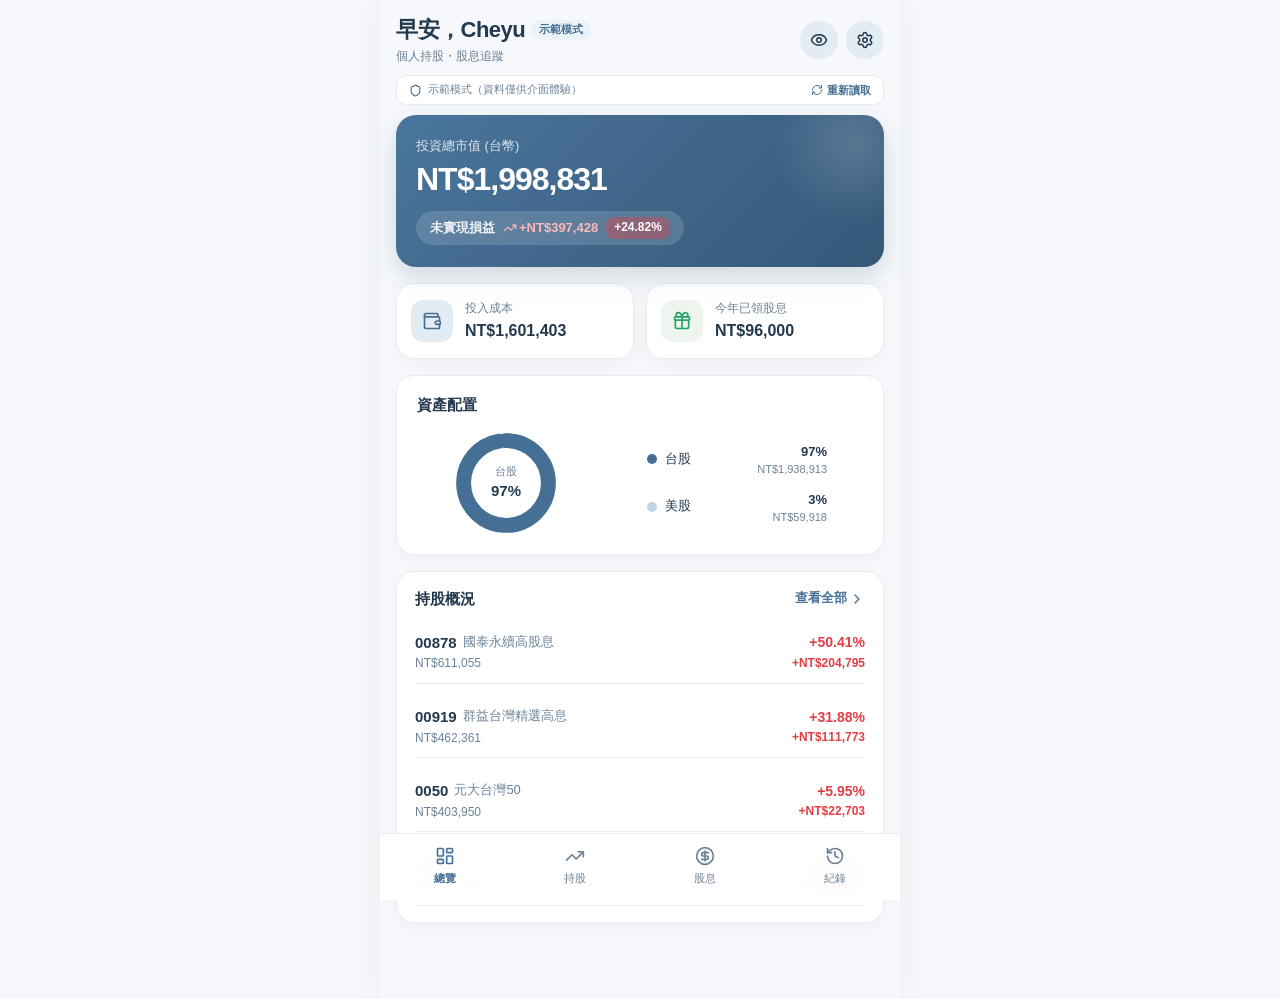
==== index.html @ 30b87ac2 "Add files via upload" ====
<!DOCTYPE html>
<html lang="zh-TW">
  <head>
    <meta charset="UTF-8" />
    <meta name="viewport" content="width=device-width, initial-scale=1.0, maximum-scale=1.0, user-scalable=no, viewport-fit=cover" />
    <title>持股追蹤</title>
    
    <!-- PWA & Apple Web App Meta -->
    <meta name="apple-mobile-web-app-capable" content="yes" />
    <meta name="apple-mobile-web-app-status-bar-style" content="default" />
    <meta name="apple-mobile-web-app-title" content="持股追蹤" />
    <meta name="application-name" content="持股追蹤" />
    <meta name="theme-color" content="#456F95" />
    <meta name="format-detection" content="telephone=no" />
    
    <link rel="icon" type="image/svg+xml" href="icon.svg" />
    <link rel="apple-touch-icon" href="icon-192.png" />
    <link rel="manifest" href="manifest.json" />

    <!-- Google Identity Services (GIS) for Google Sheets OAuth -->
    <script src="https://accounts.google.com/gsi/client" async defer></script>
    <script type="module" crossorigin src="./assets/index-C6zsvd7W.js"></script>
    <link rel="stylesheet" crossorigin href="./assets/index-D1DVjTk7.css">
  </head>
  <body>
    <div id="root"></div>
    <script>
      // Register Service Worker for PWA (App Shell caching only; excludes Google Sheets API)
      if ('serviceWorker' in navigator && window.location.protocol.startsWith('http')) {
        window.addEventListener('load', () => {
          navigator.serviceWorker.register('./sw.js').then((reg) => {
            console.log('PWA ServiceWorker registered with scope:', reg.scope);
          }).catch((err) => {
            console.warn('PWA ServiceWorker registration failed:', err);
          });
        });
      }
    </script>
  </body>
</html>
---- assets/index-D1DVjTk7.css ----
:root{--primary: #456F95;--primary-hover: #375977;--primary-light: #EBF2F8;--primary-gradient: linear-gradient(135deg, #4A759C 0%, #355877 100%);--bg-main: #F6F8FB;--bg-sub: #E3EBF3;--bg-card: #FFFFFF;--bg-input: #EDF3F8;--text-main: #23394E;--text-muted: #6B8299;--text-light: #94A6B8;--border: #E5ECF2;--border-focus: #456F95;--up-red: #E23E45;--up-red-bg: #FDEDEE;--down-green: #23A366;--down-green-bg: #EAF7F0;--safe-top: env(safe-area-inset-top, 0px);--safe-bottom: env(safe-area-inset-bottom, 0px);--font-family: -apple-system, BlinkMacSystemFont, "SF Pro Text", "SF Pro Display", "PingFang TC", "Heiti TC", "Microsoft JhengHei", sans-serif}*{box-sizing:border-box;margin:0;padding:0;-webkit-tap-highlight-color:transparent}html,body{background-color:var(--bg-main);color:var(--text-main);font-family:var(--font-family);font-size:15px;line-height:1.45;overflow-x:hidden;width:100%;min-height:100%;-webkit-font-smoothing:antialiased}#root{display:flex;flex-direction:column;min-height:100vh;min-height:-webkit-fill-available;max-width:520px;margin:0 auto;position:relative;background-color:var(--bg-main);box-shadow:0 0 40px #23394e0d}.safe-top-padding{padding-top:max(var(--safe-top),12px)}.content-bottom-padding{padding-bottom:calc(76px + var(--safe-bottom))}.card{background:var(--bg-card);border-radius:18px;border:1px solid var(--border);box-shadow:0 4px 16px #2d4d6b0a}.hero-card{background:var(--primary-gradient);border-radius:20px;color:#fff;box-shadow:0 10px 24px #2d4d6b2e;position:relative;overflow:hidden}.hero-card:after{content:"";position:absolute;top:-50px;right:-50px;width:160px;height:160px;border-radius:50%;background:radial-gradient(circle,#ffffff26,#fff0 70%);pointer-events:none}.pill-badge{display:inline-flex;align-items:center;justify-content:center;padding:4px 10px;border-radius:9999px;font-weight:600;font-size:13px;letter-spacing:-.2px}.pill-up{color:var(--up-red);background-color:var(--up-red-bg)}.pill-down{color:var(--down-green);background-color:var(--down-green-bg)}.pill-neutral{color:var(--text-muted);background-color:var(--bg-sub)}.input-field{width:100%;background-color:var(--bg-input);border:1px solid var(--border);border-radius:12px;padding:12px 14px;color:var(--text-main);font-size:14px;outline:none;transition:all .2s ease}.input-field:focus{border-color:var(--border-focus);background-color:#fff;box-shadow:0 0 0 3px #456f9526}.btn{display:inline-flex;align-items:center;justify-content:center;min-height:44px;padding:10px 18px;border-radius:12px;font-weight:600;font-size:14px;border:none;cursor:pointer;transition:transform .1s ease,background-color .2s ease,opacity .2s ease;-webkit-user-select:none;user-select:none}.btn:active{transform:scale(.97)}.btn-primary{background-color:var(--primary);color:#fff}.btn-primary:hover{background-color:var(--primary-hover)}.btn-sub{background-color:var(--bg-sub);color:var(--text-main)}.btn-outline{background-color:transparent;border:1px solid var(--border);color:var(--text-main)}.bottom-nav{position:fixed;bottom:0;left:50%;transform:translate(-50%);width:100%;max-width:520px;background:#fffffff0;backdrop-filter:blur(20px);-webkit-backdrop-filter:blur(20px);border-top:1px solid var(--border);display:flex;align-items:center;justify-content:space-around;padding-top:8px;padding-bottom:max(var(--safe-bottom),10px);z-index:100}.nav-tab-item{display:flex;flex-direction:column;align-items:center;justify-content:center;flex:1;background:transparent;border:none;cursor:pointer;padding:4px 0;color:var(--text-muted);font-size:11px;font-weight:500;gap:3px;transition:color .15s ease}.nav-tab-item.active{color:var(--primary);font-weight:700}.modal-overlay{position:fixed;top:0;left:0;width:100%;height:100%;background:#121e2a73;backdrop-filter:blur(4px);-webkit-backdrop-filter:blur(4px);z-index:200;display:flex;align-items:flex-end;justify-content:center;animation:fadeIn .2s ease-out}@keyframes fadeIn{0%{opacity:0}to{opacity:1}}.modal-sheet{background:#fff;width:100%;max-width:520px;border-top-left-radius:24px;border-top-right-radius:24px;max-height:88vh;overflow-y:auto;padding:20px 20px calc(24px + var(--safe-bottom)) 20px;box-shadow:0 -8px 30px #0000001f;animation:slideUp .25s cubic-bezier(.16,1,.3,1)}@keyframes slideUp{0%{transform:translateY(100%)}to{transform:translateY(0)}}.no-scrollbar::-webkit-scrollbar{display:none}.no-scrollbar{-ms-overflow-style:none;scrollbar-width:none}
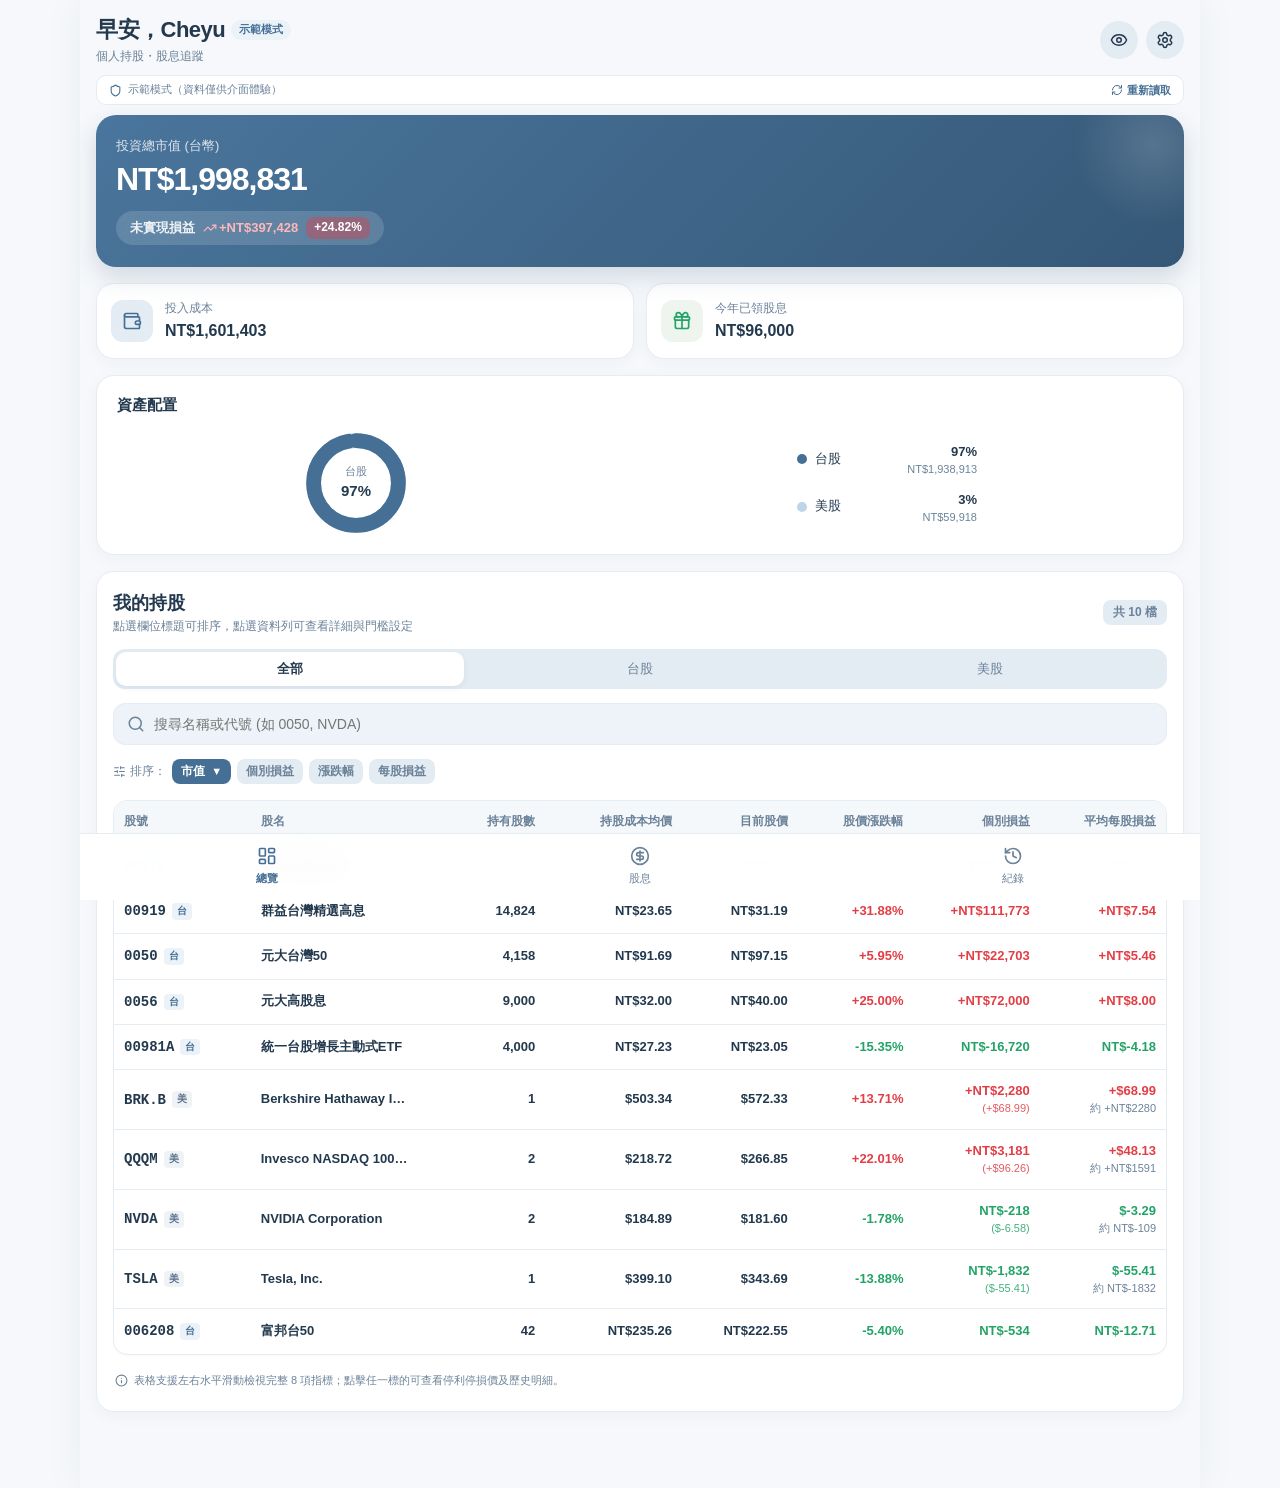
==== commit 9dd0203d: "Add files via upload" ====
--- a/index.html
+++ b/index.html
@@ -19,8 +19,8 @@
 
     <!-- Google Identity Services (GIS) for Google Sheets OAuth -->
     <script src="https://accounts.google.com/gsi/client" async defer></script>
-    <script type="module" crossorigin src="./assets/index-C6zsvd7W.js"></script>
-    <link rel="stylesheet" crossorigin href="./assets/index-D1DVjTk7.css">
+    <script type="module" crossorigin src="./assets/index-D8z0LjqI.js"></script>
+    <link rel="stylesheet" crossorigin href="./assets/index-BQr214LM.css">
   </head>
   <body>
     <div id="root"></div>
--- a/assets/index-BQr214LM.css
+++ b/assets/index-BQr214LM.css
@@ -0,0 +1 @@
+:root{--primary: #456F95;--primary-hover: #375977;--primary-light: #EBF2F8;--primary-gradient: linear-gradient(135deg, #4A759C 0%, #355877 100%);--bg-main: #F6F8FB;--bg-sub: #E3EBF3;--bg-card: #FFFFFF;--bg-input: #EDF3F8;--text-main: #23394E;--text-muted: #6B8299;--text-light: #94A6B8;--border: #E5ECF2;--border-focus: #456F95;--up-red: #E23E45;--up-red-bg: #FDEDEE;--down-green: #23A366;--down-green-bg: #EAF7F0;--safe-top: env(safe-area-inset-top, 0px);--safe-bottom: env(safe-area-inset-bottom, 0px);--font-family: -apple-system, BlinkMacSystemFont, "SF Pro Text", "SF Pro Display", "PingFang TC", "Heiti TC", "Microsoft JhengHei", sans-serif}*{box-sizing:border-box;margin:0;padding:0;-webkit-tap-highlight-color:transparent}html,body{background-color:var(--bg-main);color:var(--text-main);font-family:var(--font-family);font-size:15px;line-height:1.45;overflow-x:hidden;width:100%;min-height:100%;-webkit-font-smoothing:antialiased}#root{display:flex;flex-direction:column;min-height:100vh;min-height:-webkit-fill-available;max-width:520px;margin:0 auto;position:relative;background-color:var(--bg-main);box-shadow:0 0 40px #23394e0d}.safe-top-padding{padding-top:max(var(--safe-top),12px)}.content-bottom-padding{padding-bottom:calc(76px + var(--safe-bottom))}.card{background:var(--bg-card);border-radius:18px;border:1px solid var(--border);box-shadow:0 4px 16px #2d4d6b0a}.hero-card{background:var(--primary-gradient);border-radius:20px;color:#fff;box-shadow:0 10px 24px #2d4d6b2e;position:relative;overflow:hidden}.hero-card:after{content:"";position:absolute;top:-50px;right:-50px;width:160px;height:160px;border-radius:50%;background:radial-gradient(circle,#ffffff26,#fff0 70%);pointer-events:none}.pill-badge{display:inline-flex;align-items:center;justify-content:center;padding:4px 10px;border-radius:9999px;font-weight:600;font-size:13px;letter-spacing:-.2px}.pill-up{color:var(--up-red);background-color:var(--up-red-bg)}.pill-down{color:var(--down-green);background-color:var(--down-green-bg)}.pill-neutral{color:var(--text-muted);background-color:var(--bg-sub)}.input-field{width:100%;background-color:var(--bg-input);border:1px solid var(--border);border-radius:12px;padding:12px 14px;color:var(--text-main);font-size:14px;outline:none;transition:all .2s ease}.input-field:focus{border-color:var(--border-focus);background-color:#fff;box-shadow:0 0 0 3px #456f9526}.btn{display:inline-flex;align-items:center;justify-content:center;min-height:44px;padding:10px 18px;border-radius:12px;font-weight:600;font-size:14px;border:none;cursor:pointer;transition:transform .1s ease,background-color .2s ease,opacity .2s ease;-webkit-user-select:none;user-select:none}.btn:active{transform:scale(.97)}.btn-primary{background-color:var(--primary);color:#fff}.btn-primary:hover{background-color:var(--primary-hover)}.btn-sub{background-color:var(--bg-sub);color:var(--text-main)}.btn-outline{background-color:transparent;border:1px solid var(--border);color:var(--text-main)}.bottom-nav{position:fixed;bottom:0;left:50%;transform:translate(-50%);width:100%;max-width:520px;background:#fffffff0;backdrop-filter:blur(20px);-webkit-backdrop-filter:blur(20px);border-top:1px solid var(--border);display:flex;align-items:center;justify-content:space-around;padding-top:8px;padding-bottom:max(var(--safe-bottom),10px);z-index:100}.nav-tab-item{display:flex;flex-direction:column;align-items:center;justify-content:center;flex:1;background:transparent;border:none;cursor:pointer;padding:4px 0;color:var(--text-muted);font-size:11px;font-weight:500;gap:3px;transition:color .15s ease}.nav-tab-item.active{color:var(--primary);font-weight:700}.modal-overlay{position:fixed;top:0;left:0;width:100%;height:100%;background:#121e2a73;backdrop-filter:blur(4px);-webkit-backdrop-filter:blur(4px);z-index:200;display:flex;align-items:flex-end;justify-content:center;animation:fadeIn .2s ease-out}@keyframes fadeIn{0%{opacity:0}to{opacity:1}}.modal-sheet{background:#fff;width:100%;max-width:520px;border-top-left-radius:24px;border-top-right-radius:24px;max-height:88vh;overflow-y:auto;padding:20px 20px calc(24px + var(--safe-bottom)) 20px;box-shadow:0 -8px 30px #0000001f;animation:slideUp .25s cubic-bezier(.16,1,.3,1)}@keyframes slideUp{0%{transform:translateY(100%)}to{transform:translateY(0)}}.no-scrollbar::-webkit-scrollbar{display:none}.no-scrollbar{-ms-overflow-style:none;scrollbar-width:none}@media(min-width:768px){#root,.bottom-nav{max-width:900px}.modal-sheet{max-width:680px}}@media(min-width:1080px){#root,.bottom-nav{max-width:1120px}.modal-sheet{max-width:740px}}.holdings-table-container{width:100%;overflow-x:auto;-webkit-overflow-scrolling:touch;border-radius:14px;border:1px solid var(--border);background-color:#fff;box-shadow:0 1px 3px #00000005}.holdings-table{width:100%;min-width:760px;border-collapse:collapse;font-size:13px;text-align:left}.holdings-table th{background-color:#f5f8fb;color:var(--text-muted);font-weight:700;padding:12px 10px;white-space:nowrap;border-bottom:1px solid var(--border);-webkit-user-select:none;user-select:none;font-size:12px}.holdings-table th.sortable{cursor:pointer;transition:background-color .15s ease,color .15s ease}.holdings-table th.sortable:hover{background-color:var(--primary-light);color:var(--primary)}.holdings-table th.active-sort{color:var(--primary);background-color:#e6eff7}.holdings-table td{padding:12px 10px;border-bottom:1px solid var(--border);vertical-align:middle;white-space:nowrap}.holdings-table tbody tr{cursor:pointer;transition:background-color .12s ease}.holdings-table tbody tr:hover{background-color:#f8fafd}.holdings-table tbody tr:last-child td{border-bottom:none}
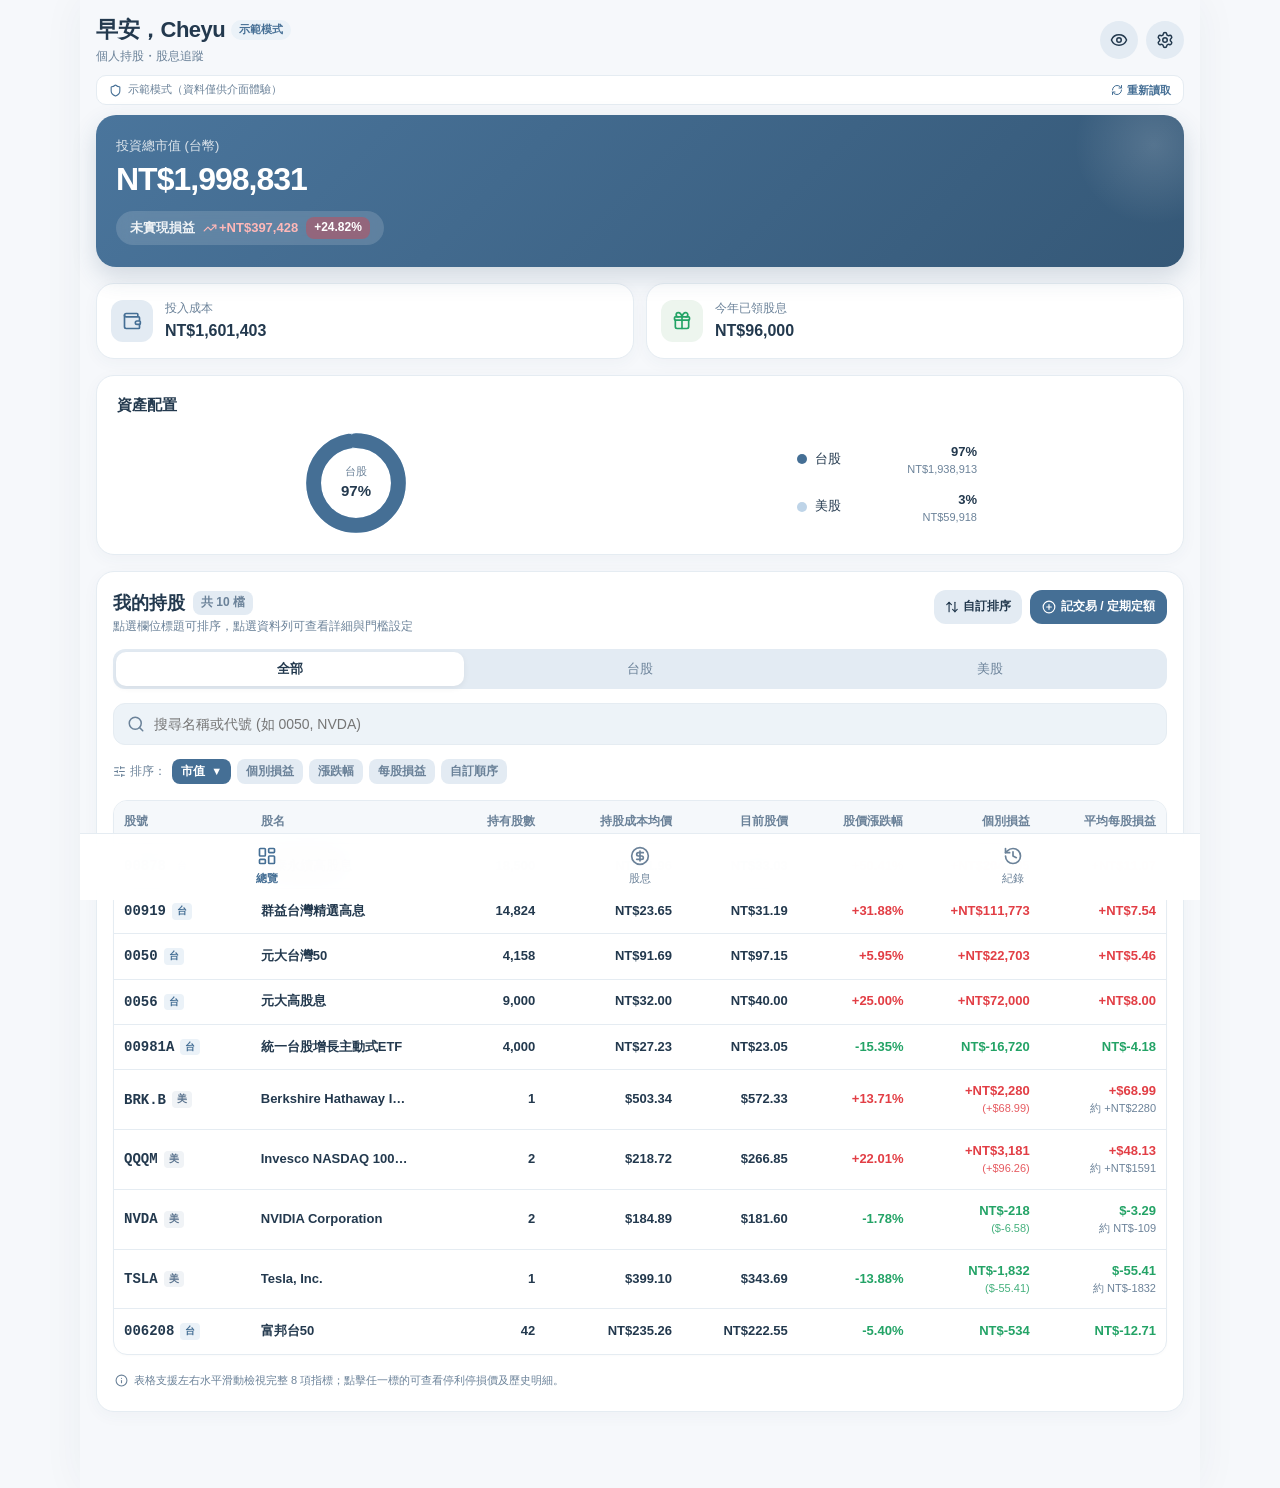
==== commit 625b994f: "Add files via upload" ====
--- a/index.html
+++ b/index.html
@@ -19,7 +19,7 @@
 
     <!-- Google Identity Services (GIS) for Google Sheets OAuth -->
     <script src="https://accounts.google.com/gsi/client" async defer></script>
-    <script type="module" crossorigin src="./assets/index-D8z0LjqI.js"></script>
+    <script type="module" crossorigin src="./assets/index-BdN4bYAh.js"></script>
     <link rel="stylesheet" crossorigin href="./assets/index-BQr214LM.css">
   </head>
   <body>
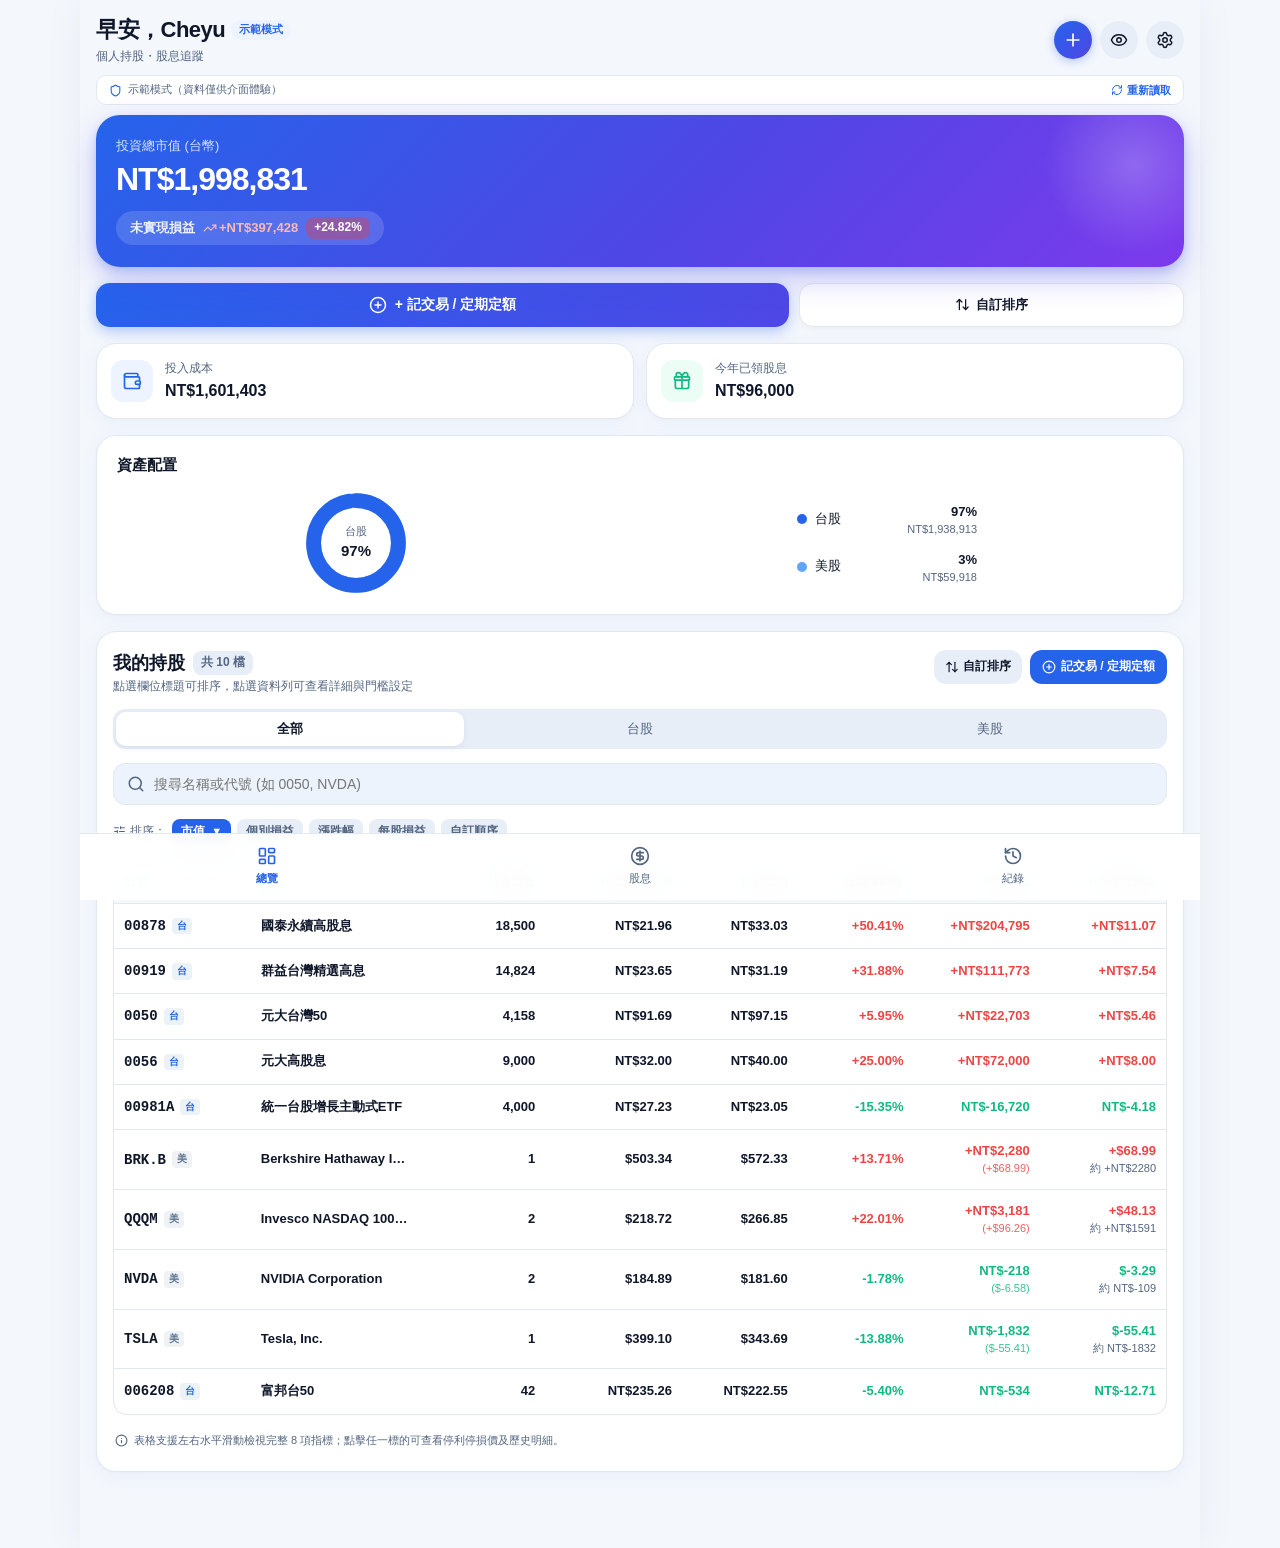
==== commit 2042f94d: "Add files via upload" ====
--- a/index.html
+++ b/index.html
@@ -19,8 +19,8 @@
 
     <!-- Google Identity Services (GIS) for Google Sheets OAuth -->
     <script src="https://accounts.google.com/gsi/client" async defer></script>
-    <script type="module" crossorigin src="./assets/index-BdN4bYAh.js"></script>
-    <link rel="stylesheet" crossorigin href="./assets/index-BQr214LM.css">
+    <script type="module" crossorigin src="./assets/index-Bv4dkEIF.js"></script>
+    <link rel="stylesheet" crossorigin href="./assets/index-Ba-ZP7Ai.css">
   </head>
   <body>
     <div id="root"></div>
--- a/assets/index-Ba-ZP7Ai.css
+++ b/assets/index-Ba-ZP7Ai.css
@@ -0,0 +1 @@
+:root{--primary: #2563EB;--primary-hover: #1D4ED8;--primary-light: #EEF4FF;--primary-gradient: linear-gradient(135deg, #2563EB 0%, #4F46E5 55%, #7C3AED 100%);--primary-gradient-warm: linear-gradient(135deg, #3B82F6 0%, #6366F1 50%, #EC4899 100%);--primary-glow: rgba(37, 99, 235, .25);--accent-cyan: #06B6D4;--accent-amber: #F59E0B;--accent-purple: #8B5CF6;--bg-main: #F4F7FC;--bg-sub: #E8EEF8;--bg-card: #FFFFFF;--bg-input: #EDF3FC;--text-main: #0F172A;--text-muted: #526581;--text-light: #94A3B8;--border: #E2E8F0;--border-focus: #2563EB;--up-red: #EF4444;--up-red-bg: #FEF2F2;--down-green: #10B981;--down-green-bg: #ECFDF5;--safe-top: env(safe-area-inset-top, 0px);--safe-bottom: env(safe-area-inset-bottom, 0px);--font-family: -apple-system, BlinkMacSystemFont, "SF Pro Text", "SF Pro Display", "PingFang TC", "Heiti TC", "Microsoft JhengHei", sans-serif}*{box-sizing:border-box;margin:0;padding:0;-webkit-tap-highlight-color:transparent}html,body{background-color:var(--bg-main);color:var(--text-main);font-family:var(--font-family);font-size:15px;line-height:1.45;overflow-x:hidden;width:100%;min-height:100%;-webkit-font-smoothing:antialiased}#root{display:flex;flex-direction:column;min-height:100vh;min-height:-webkit-fill-available;max-width:520px;margin:0 auto;position:relative;background-color:var(--bg-main);box-shadow:0 0 40px #23394e0d}.safe-top-padding{padding-top:max(var(--safe-top),12px)}.content-bottom-padding{padding-bottom:calc(76px + var(--safe-bottom))}.card{background:var(--bg-card);border-radius:20px;border:1px solid var(--border);box-shadow:0 4px 20px #2563eb0d,0 1px 3px #00000005}.hero-card{background:var(--primary-gradient);border-radius:24px;color:#fff;box-shadow:0 12px 30px #4f46e547,0 4px 10px #2563eb33;position:relative;overflow:hidden}.hero-card:after{content:"";position:absolute;top:-40px;right:-40px;width:180px;height:180px;border-radius:50%;background:radial-gradient(circle,#ffffff38,#fff0 70%);pointer-events:none}.pill-badge{display:inline-flex;align-items:center;justify-content:center;padding:4px 10px;border-radius:9999px;font-weight:600;font-size:13px;letter-spacing:-.2px}.pill-up{color:var(--up-red);background-color:var(--up-red-bg)}.pill-down{color:var(--down-green);background-color:var(--down-green-bg)}.pill-neutral{color:var(--text-muted);background-color:var(--bg-sub)}.input-field{width:100%;background-color:var(--bg-input);border:1px solid var(--border);border-radius:12px;padding:12px 14px;color:var(--text-main);font-size:14px;outline:none;transition:all .2s ease}.input-field:focus{border-color:var(--border-focus);background-color:#fff;box-shadow:0 0 0 3px #456f9526}.btn{display:inline-flex;align-items:center;justify-content:center;min-height:44px;padding:10px 18px;border-radius:12px;font-weight:600;font-size:14px;border:none;cursor:pointer;transition:transform .1s ease,background-color .2s ease,opacity .2s ease;-webkit-user-select:none;user-select:none}.btn:active{transform:scale(.97)}.btn-primary{background-color:var(--primary);color:#fff}.btn-primary:hover{background-color:var(--primary-hover)}.btn-sub{background-color:var(--bg-sub);color:var(--text-main)}.btn-outline{background-color:transparent;border:1px solid var(--border);color:var(--text-main)}.btn-action-primary{background:linear-gradient(135deg,#2563eb,#4f46e5);color:#fff;box-shadow:0 4px 14px #2563eb59;border:none;font-weight:700;transition:all .15s ease}.btn-action-primary:hover{box-shadow:0 6px 20px #2563eb73;transform:translateY(-1px)}.btn-action-primary:active{transform:scale(.97)}.btn-action-sub{background:#fff;color:var(--text-main);border:1px solid var(--border);box-shadow:0 2px 8px #0000000a;font-weight:600;transition:all .15s ease}.btn-action-sub:hover{background-color:var(--bg-sub);border-color:#cbd5e1}.btn-action-sub:active{transform:scale(.97)}.bottom-nav{position:fixed;bottom:0;left:50%;transform:translate(-50%);width:100%;max-width:520px;background:#fffffff0;backdrop-filter:blur(20px);-webkit-backdrop-filter:blur(20px);border-top:1px solid var(--border);display:flex;align-items:center;justify-content:space-around;padding-top:8px;padding-bottom:max(var(--safe-bottom),10px);z-index:100}.nav-tab-item{display:flex;flex-direction:column;align-items:center;justify-content:center;flex:1;background:transparent;border:none;cursor:pointer;padding:4px 0;color:var(--text-muted);font-size:11px;font-weight:500;gap:3px;transition:color .15s ease}.nav-tab-item.active{color:var(--primary);font-weight:700}.modal-overlay{position:fixed;top:0;left:0;width:100%;height:100%;background:#121e2a73;backdrop-filter:blur(4px);-webkit-backdrop-filter:blur(4px);z-index:200;display:flex;align-items:flex-end;justify-content:center;animation:fadeIn .2s ease-out}@keyframes fadeIn{0%{opacity:0}to{opacity:1}}.modal-sheet{background:#fff;width:100%;max-width:520px;border-top-left-radius:24px;border-top-right-radius:24px;max-height:88vh;overflow-y:auto;padding:20px 20px calc(24px + var(--safe-bottom)) 20px;box-shadow:0 -8px 30px #0000001f;animation:slideUp .25s cubic-bezier(.16,1,.3,1)}@keyframes slideUp{0%{transform:translateY(100%)}to{transform:translateY(0)}}.no-scrollbar::-webkit-scrollbar{display:none}.no-scrollbar{-ms-overflow-style:none;scrollbar-width:none}@media(min-width:768px){#root,.bottom-nav{max-width:900px}.modal-sheet{max-width:680px}}@media(min-width:1080px){#root,.bottom-nav{max-width:1120px}.modal-sheet{max-width:740px}}.holdings-table-container{width:100%;overflow-x:auto;-webkit-overflow-scrolling:touch;border-radius:14px;border:1px solid var(--border);background-color:#fff;box-shadow:0 1px 3px #00000005}.holdings-table{width:100%;min-width:760px;border-collapse:collapse;font-size:13px;text-align:left}.holdings-table th{background-color:#f5f8fb;color:var(--text-muted);font-weight:700;padding:12px 10px;white-space:nowrap;border-bottom:1px solid var(--border);-webkit-user-select:none;user-select:none;font-size:12px}.holdings-table th.sortable{cursor:pointer;transition:background-color .15s ease,color .15s ease}.holdings-table th.sortable:hover{background-color:var(--primary-light);color:var(--primary)}.holdings-table th.active-sort{color:var(--primary);background-color:#e6eff7}.holdings-table td{padding:12px 10px;border-bottom:1px solid var(--border);vertical-align:middle;white-space:nowrap}.holdings-table tbody tr{cursor:pointer;transition:background-color .12s ease}.holdings-table tbody tr:hover{background-color:#f8fafd}.holdings-table tbody tr:last-child td{border-bottom:none}
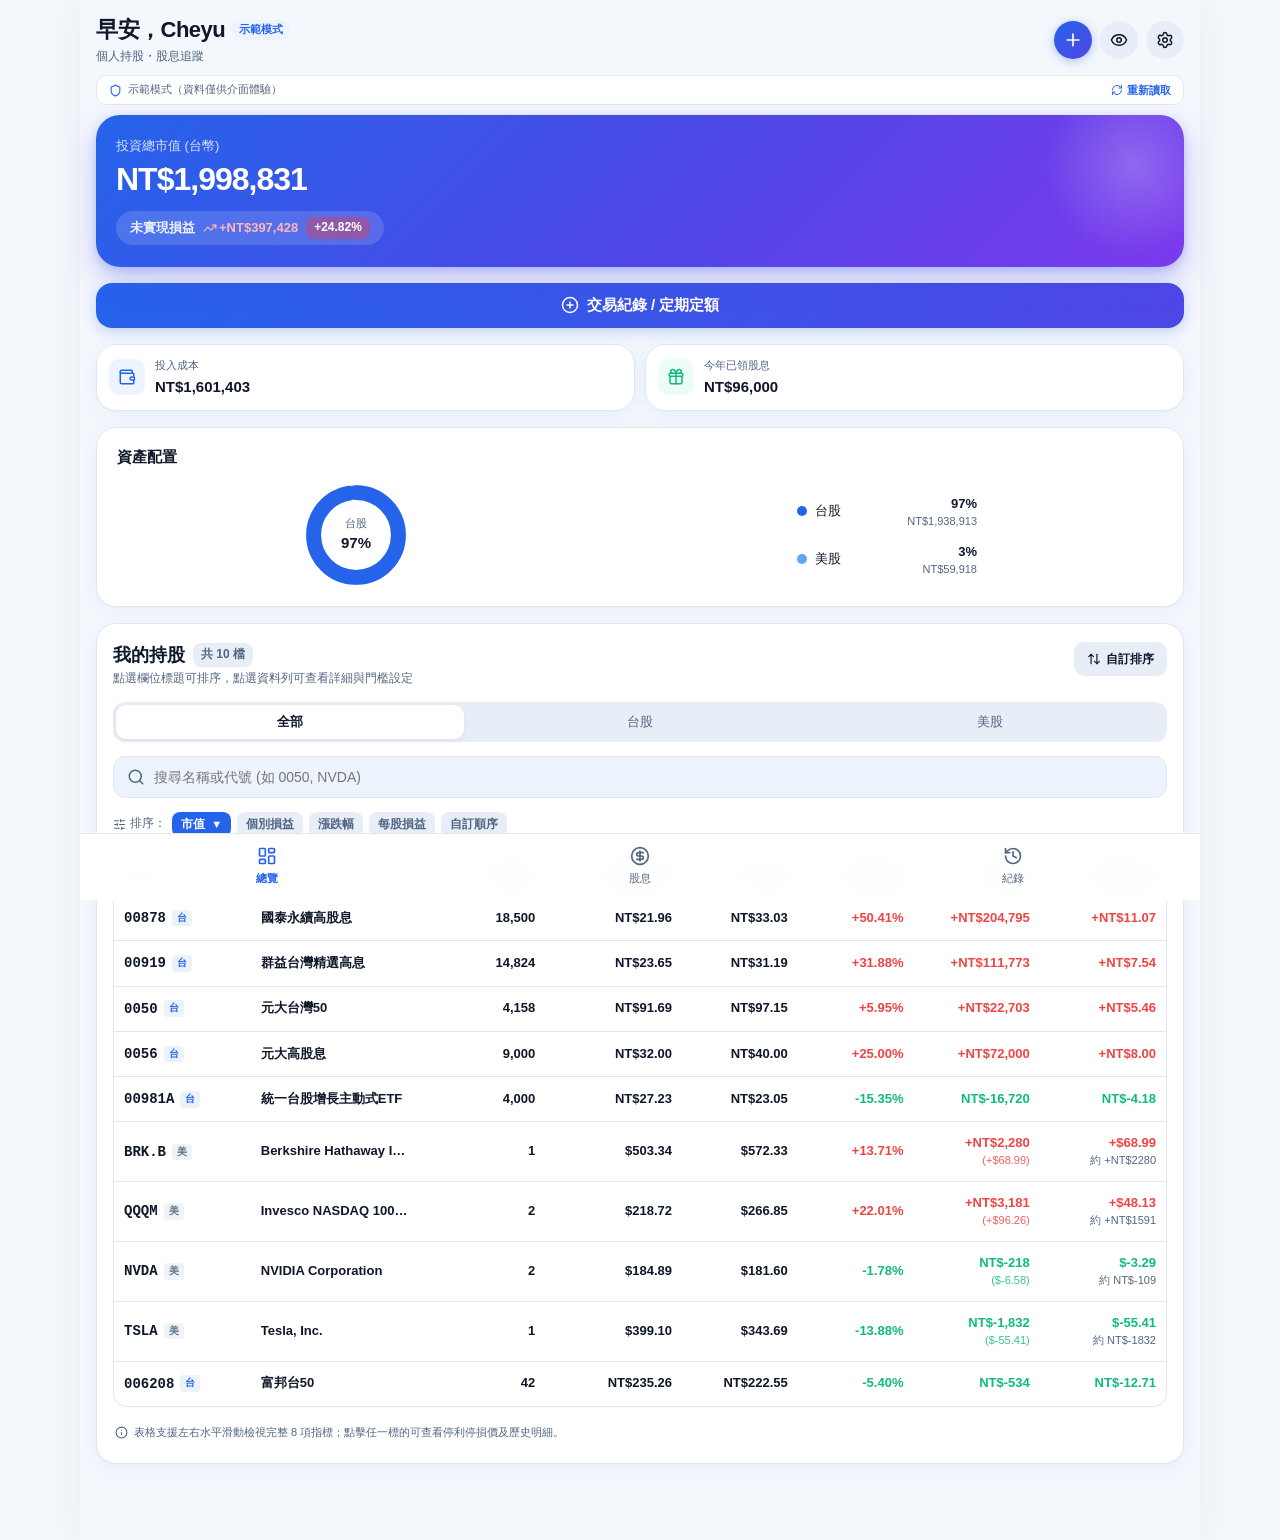
==== commit 447be6ee: "Add files via upload" ====
--- a/index.html
+++ b/index.html
@@ -19,7 +19,7 @@
 
     <!-- Google Identity Services (GIS) for Google Sheets OAuth -->
     <script src="https://accounts.google.com/gsi/client" async defer></script>
-    <script type="module" crossorigin src="./assets/index-Bv4dkEIF.js"></script>
+    <script type="module" crossorigin src="./assets/index-CtABAefV.js"></script>
     <link rel="stylesheet" crossorigin href="./assets/index-Ba-ZP7Ai.css">
   </head>
   <body>
